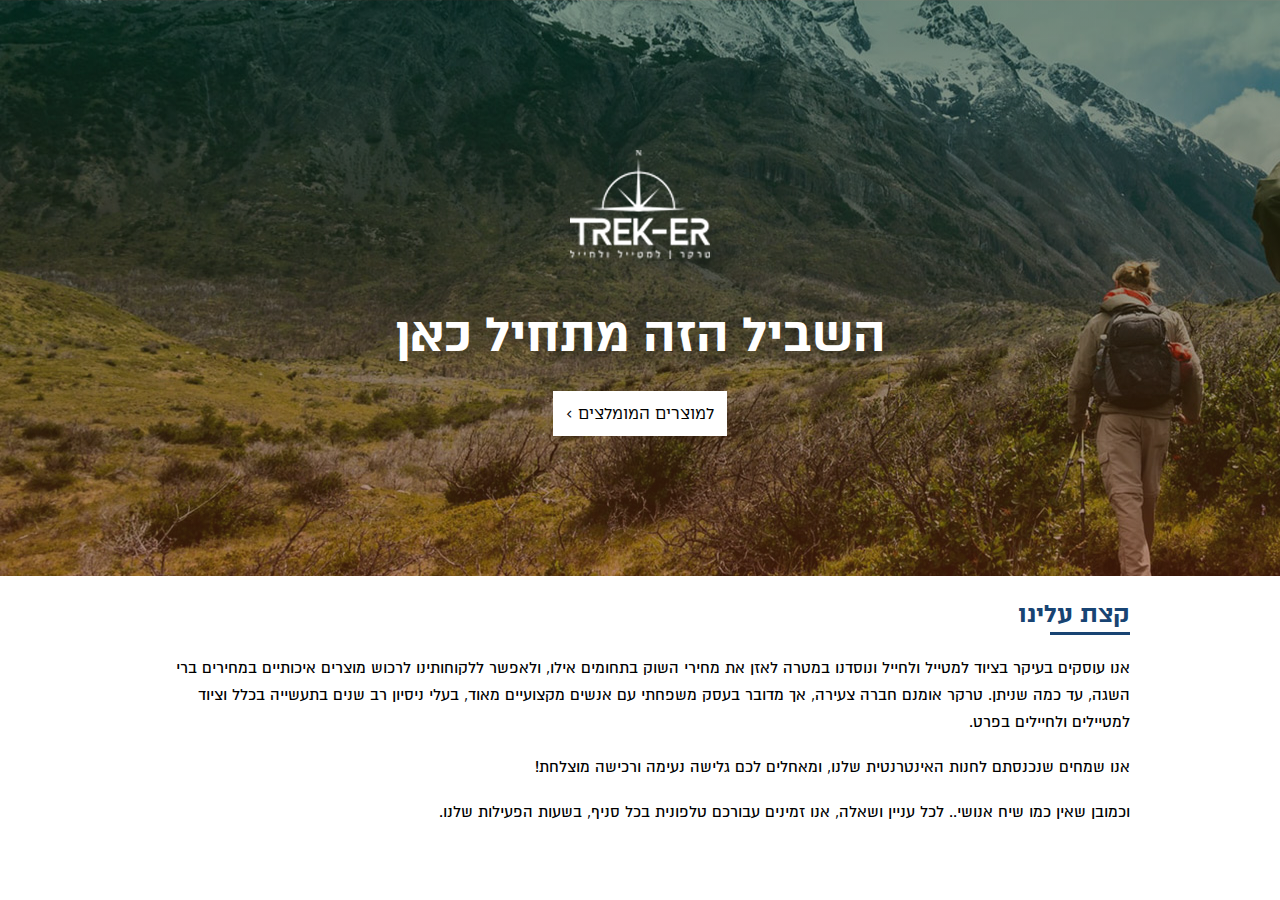
==== semb/index.html @ 34c93036 "index" ====
<!DOCTYPE html>
<html lang="he" dir="rtl">
<head>
    <meta charset="UTF-8">
    <title>trek-er</title>
    <link rel="stylesheet" href="style.css">
</head>

<body>
    <div class="banner">
        <img src="img/wl.png" alt="treker logo">
        <h1>השביל הזה מתחיל כאן
        </h1>
        <a class=button href="#">למוצרים המומלצים</a>
    </div>
    <div class="container">
        <h2>קצת עלינו</h2>
        <p>אנו עוסקים בעיקר בציוד למטייל ולחייל ונוסדנו במטרה לאזן את מחירי השוק בתחומים אילו, ולאפשר ללקוחותינו לרכוש מוצרים איכותיים במחירים ברי השגה, עד כמה שניתן.
            טרקר אומנם חברה צעירה, אך מדובר בעסק משפחתי עם אנשים מקצועיים מאוד, בעלי ניסיון רב שנים בתעשייה בכלל וציוד למטיילים ולחיילים בפרט.</p>
        <p>אנו שמחים שנכנסתם לחנות האינטרנטית שלנו, ומאחלים לכם גלישה נעימה ורכישה מוצלחת!
        </p>
        <p>וכמובן שאין כמו שיח אנושי.. לכל עניין ושאלה, אנו זמינים עבורכם טלפונית בכל סניף, בשעות הפעילות שלנו.</p>

    </div>
</body></html>
---- semb/style.css ----
@font-face {
    font-family: 'atlas';
    src: url('fonts/atlas-pro/700/atlas-pro-aaa-700.woff') format('woff');
    font-weight: 700;
    font-style: normal;
}

@font-face {
    font-family: 'atlas';
    src: url('fonts/atlas-pro/400/atlas-pro-aaa-400.woff') format('woff');
    font-weight: 400;
    font-style: normal;
}

@font-face {
    font-family: 'atlas';
    src: url('fonts/atlas-pro/300/atlas-pro-aaa-300.woff') format('woff');
    font-weight: 300;
    font-style: normal;
}

@font-face {
    font-family: 'almoni';
    src: url('fonts/almoni-dl/400/almoni-dl-aaa-400.woff') format('woff');
    font-weight: 400;
    font-style: normal;
}

body {
    margin: 0;
    font-family: 'atlas', arial, sans-serif;
    line-height: 1.5;
}

img {
    max-width: 100%;
    width: auto;
    height: auto;
}

h1{
    font-family: 'atlas';
}

h2,h3{
    font-family: 'atlas';
    color: #184473; 
}

p {
    font-family: 'almoni';
    font-size: 18px;
}

.container {
    max-width: 980px;
    margin: auto;
}

.banner {
    background-image: linear-gradient(rgba(0, 74, 25, 0.3), rgba(186, 74, 25, 0.3)), url(img/hikingbanner.jpg);
    margin: auto;
    text-align: center;
    display: block;
    padding: 150px;
    background-position: left;
}


.banner h1 {
    font-size: 48px;
    color: #fff;
}


.button {
    text-decoration: none;
    color: #000;
    background-color: #fff;
    padding: 13px;
    margin-top: 50px;
    transition: .3s;
}

.button:hover {
    color: #fff;
    background-color: #184473;
}

.button:after {
    content: ">";
    padding-right: 5px;
}

h2:after {
    content: "";
    border-bottom: 3px solid #184473;
    display: block;
    width: 80px;
}
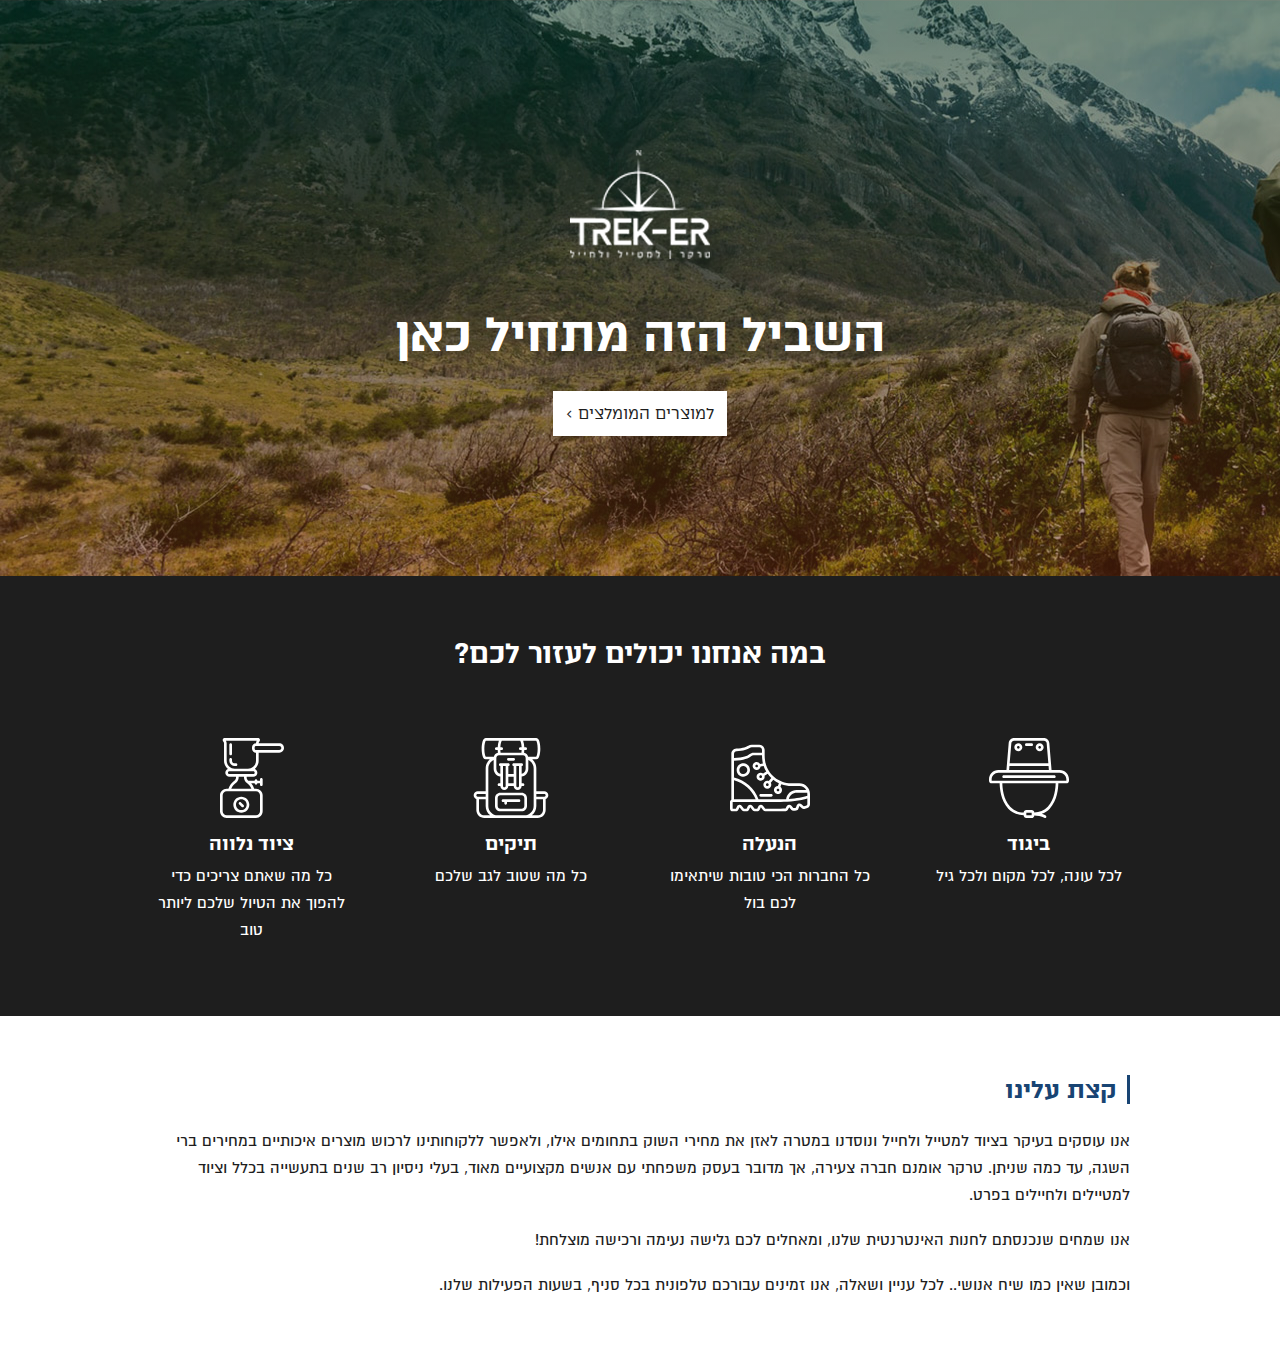
==== commit ab3bbb7a: "features" ====
--- a/semb/index.html
+++ b/semb/index.html
@@ -2,16 +2,45 @@
 <html lang="he" dir="rtl">
 <head>
     <meta charset="UTF-8">
-    <title>trek-er</title>
+    <title>TREK-ER</title>
     <link rel="stylesheet" href="style.css">
 </head>
 
 <body>
     <div class="banner">
         <img src="img/wl.png" alt="treker logo">
+        <div class="container">
         <h1>השביל הזה מתחיל כאן
         </h1>
         <a class=button href="#">למוצרים המומלצים</a>
+        </div>
+    </div>
+    
+    <div class="features">
+       <div class="container">
+       <h1>
+           במה אנחנו יכולים לעזור לכם?
+       </h1>
+        <ul>
+            <li><img src="img/043-hat.svg" alt="">
+            <h3>ביגוד</h3>
+            <p>לכל עונה, לכל מקום ולכל גיל
+            </p>
+            </li>
+            <li><img src="img/004-boot.svg" alt="">
+            <h3>הנעלה</h3>
+            <p>כל החברות הכי טובות שיתאימו לכם בול</p>
+            </li>
+            <li><img src="img/013-backpack.svg" alt="">
+            <h3>תיקים</h3>
+            <p>כל מה שטוב לגב שלכם</p>
+            </li>
+            <li><img src="img/019-saucepan.svg" alt="">
+            <h3>ציוד נלווה</h3>
+            <p>כל מה שאתם צריכים כדי להפוך את הטיול שלכם ליותר טוב</p>
+            </li>
+        </ul>
+        </div>
     </div>
     <div class="container">
         <h2>קצת עלינו</h2>
@@ -20,6 +49,5 @@
         <p>אנו שמחים שנכנסתם לחנות האינטרנטית שלנו, ומאחלים לכם גלישה נעימה ורכישה מוצלחת!
         </p>
         <p>וכמובן שאין כמו שיח אנושי.. לכל עניין ושאלה, אנו זמינים עבורכם טלפונית בכל סניף, בשעות הפעילות שלנו.</p>
-
     </div>
 </body></html>--- a/semb/style.css
+++ b/semb/style.css
@@ -30,6 +30,7 @@
     margin: 0;
     font-family: 'atlas', arial, sans-serif;
     line-height: 1.5;
+    padding-bottom: 30px;
 }
 
 img {
@@ -50,6 +51,7 @@
 p {
     font-family: 'almoni';
     font-size: 18px;
+    color: #1e1e1e;
 }
 
 .container {
@@ -75,7 +77,7 @@
 
 .button {
     text-decoration: none;
-    color: #000;
+    color: #1e1e1e;
     background-color: #fff;
     padding: 13px;
     margin-top: 50px;
@@ -92,9 +94,46 @@
     padding-right: 5px;
 }
 
-h2:after {
+h2:before {
     content: "";
-    border-bottom: 3px solid #184473;
-    display: block;
+    border-right: 3px solid #184473;
+    /* display: block; */
     width: 80px;
+    margin-left: 10px;
 }
+
+.features{
+    background-color: #1e1e1e;
+    text-align: center;
+    padding: 56px;
+    margin-bottom: 56px;
+}
+
+.features ul{
+    list-style: none;
+    padding: 0;
+    display: grid;
+    grid-template-columns: 1fr 1fr 1fr 1fr;
+    grid-gap: 56px;
+}
+
+.features img{
+    max-width: 80px;
+}
+
+.features h1,h3{
+    color: #fff;
+    margin: 5px;
+}
+
+.features h1{
+    font-size: 28px;
+    padding-bottom: 48px;
+    margin: 0;
+}
+
+.features p{
+    color: #fff;
+    margin: 0;
+}
+
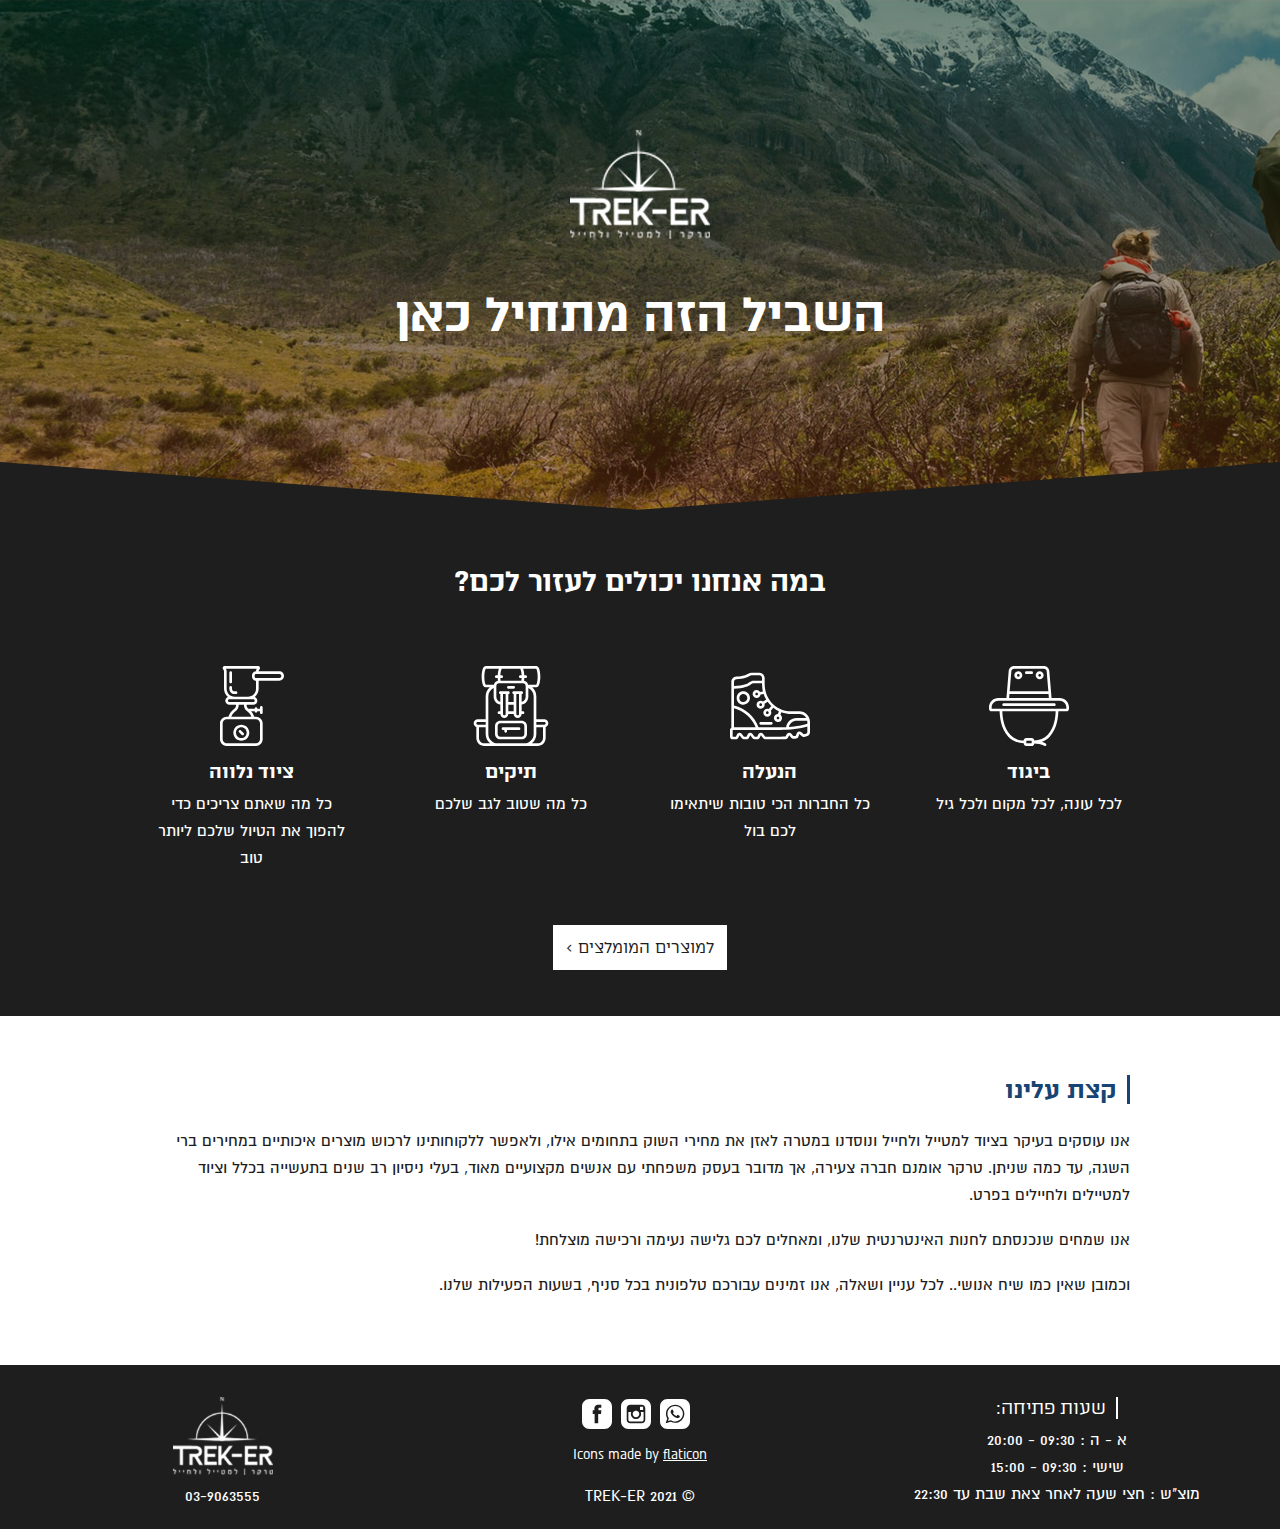
==== commit 55890609: "index" ====
--- a/semb/index.html
+++ b/semb/index.html
@@ -1,5 +1,6 @@
 <!DOCTYPE html>
 <html lang="he" dir="rtl">
+
 <head>
     <meta charset="UTF-8">
     <title>TREK-ER</title>
@@ -10,44 +11,73 @@
     <div class="banner">
         <img src="img/wl.png" alt="treker logo">
         <div class="container">
-        <h1>השביל הזה מתחיל כאן
-        </h1>
-        <a class=button href="#">למוצרים המומלצים</a>
+            <h1>השביל הזה מתחיל כאן
+            </h1>
+        </div>
+        <div class="custom-shape-divider-bottom-1616054608">
+            <svg data-name="Layer 1" xmlns="http://www.w3.org/2000/svg" viewBox="0 0 1200 120" preserveAspectRatio="none">
+                <path d="M598.97 114.72L0 0 0 120 1200 120 1200 0 598.97 114.72z" class="shape-fill"></path>
+            </svg>
         </div>
     </div>
-    
     <div class="features">
-       <div class="container">
-       <h1>
-           במה אנחנו יכולים לעזור לכם?
-       </h1>
-        <ul>
-            <li><img src="img/043-hat.svg" alt="">
-            <h3>ביגוד</h3>
-            <p>לכל עונה, לכל מקום ולכל גיל
-            </p>
-            </li>
-            <li><img src="img/004-boot.svg" alt="">
-            <h3>הנעלה</h3>
-            <p>כל החברות הכי טובות שיתאימו לכם בול</p>
-            </li>
-            <li><img src="img/013-backpack.svg" alt="">
-            <h3>תיקים</h3>
-            <p>כל מה שטוב לגב שלכם</p>
-            </li>
-            <li><img src="img/019-saucepan.svg" alt="">
-            <h3>ציוד נלווה</h3>
-            <p>כל מה שאתם צריכים כדי להפוך את הטיול שלכם ליותר טוב</p>
-            </li>
-        </ul>
+        <div class="container">
+            <h1>
+                במה אנחנו יכולים לעזור לכם?
+            </h1>
+            <ul>
+                <li><img src="img/043-hat.svg" alt="">
+                    <h3>ביגוד</h3>
+                    <p>לכל עונה, לכל מקום ולכל גיל
+                    </p>
+                </li>
+                <li><img src="img/004-boot.svg" alt="">
+                    <h3>הנעלה</h3>
+                    <p>כל החברות הכי טובות שיתאימו לכם בול</p>
+                </li>
+                <li><img src="img/013-backpack.svg" alt="">
+                    <h3>תיקים</h3>
+                    <p>כל מה שטוב לגב שלכם</p>
+                </li>
+                <li><img src="img/019-saucepan.svg" alt="">
+                    <h3>ציוד נלווה</h3>
+                    <p>כל מה שאתם צריכים כדי להפוך את הטיול שלכם ליותר טוב</p>
+                </li>
+            </ul>
+            <a class=button href="#">למוצרים המומלצים</a>
         </div>
     </div>
-    <div class="container">
-        <h2>קצת עלינו</h2>
-        <p>אנו עוסקים בעיקר בציוד למטייל ולחייל ונוסדנו במטרה לאזן את מחירי השוק בתחומים אילו, ולאפשר ללקוחותינו לרכוש מוצרים איכותיים במחירים ברי השגה, עד כמה שניתן.
-            טרקר אומנם חברה צעירה, אך מדובר בעסק משפחתי עם אנשים מקצועיים מאוד, בעלי ניסיון רב שנים בתעשייה בכלל וציוד למטיילים ולחיילים בפרט.</p>
-        <p>אנו שמחים שנכנסתם לחנות האינטרנטית שלנו, ומאחלים לכם גלישה נעימה ורכישה מוצלחת!
-        </p>
-        <p>וכמובן שאין כמו שיח אנושי.. לכל עניין ושאלה, אנו זמינים עבורכם טלפונית בכל סניף, בשעות הפעילות שלנו.</p>
+    <div class="about">
+        <div class="container">
+            <h2>קצת עלינו</h2>
+            <p>אנו עוסקים בעיקר בציוד למטייל ולחייל ונוסדנו במטרה לאזן את מחירי השוק בתחומים אילו, ולאפשר ללקוחותינו לרכוש מוצרים איכותיים במחירים ברי השגה, עד כמה שניתן.
+                טרקר אומנם חברה צעירה, אך מדובר בעסק משפחתי עם אנשים מקצועיים מאוד, בעלי ניסיון רב שנים בתעשייה בכלל וציוד למטיילים ולחיילים בפרט.</p>
+            <p>אנו שמחים שנכנסתם לחנות האינטרנטית שלנו, ומאחלים לכם גלישה נעימה ורכישה מוצלחת!
+            </p>
+            <p>וכמובן שאין כמו שיח אנושי.. לכל עניין ושאלה, אנו זמינים עבורכם טלפונית בכל סניף, בשעות הפעילות שלנו.</p>
+        </div>
     </div>
-</body></html>+    <footer>
+        <div class="opening">
+            <h2>שעות פתיחה:</h2>
+            <p>א - ה : 09:30 - 20:00
+            </p>
+            <p>שישי : 09:30 - 15:00</p>
+            <p>מוצ"ש : חצי שעה לאחר צאת שבת עד 22:30</p>
+        </div>
+        <div>
+            <p class="social">
+                <a href=""><img src="" alt=""></a>
+                <a href="https://api.whatsapp.com/send?phone=972508446789"><img src="img/whatsapp.svg" alt=""></a>
+                <a href="https://www.instagram.com/mrtreker/"><img src="img/instagram.svg" alt=""></a>
+                <a href="https://www.facebook.com/Treker.co.il/"><img src="img/facebook.svg" alt=""></a>
+            </p>
+            <div>Icons made by <a href="https://www.flaticon.com/" title="Flaticon">flaticon</a></div>
+            <p>&copy; 2021 TREK-ER</p>
+        </div>
+        <div class="logo"><img src="img/wl.png" alt="">
+        <p>03-9063555</p></div>
+    </footer>
+</body>
+
+</html>
--- a/semb/style.css
+++ b/semb/style.css
@@ -30,7 +30,7 @@
     margin: 0;
     font-family: 'atlas', arial, sans-serif;
     line-height: 1.5;
-    padding-bottom: 30px;
+    color: #1e1e1e;
 }
 
 img {
@@ -39,19 +39,23 @@
     height: auto;
 }
 
-h1{
-    font-family: 'atlas';
-}
-
-h2,h3{
-    font-family: 'atlas';
-    color: #184473; 
+h1 {
+    font-family: 'atlas';
+}
+
+h2,
+h3 {
+    font-family: 'atlas';
+    color: #184473;
 }
 
 p {
     font-family: 'almoni';
     font-size: 18px;
-    color: #1e1e1e;
+}
+
+a {
+    color: #fff;
 }
 
 .container {
@@ -64,8 +68,9 @@
     margin: auto;
     text-align: center;
     display: block;
-    padding: 150px;
+    padding: 130px;
     background-position: left;
+    position: relative;
 }
 
 
@@ -80,7 +85,6 @@
     color: #1e1e1e;
     background-color: #fff;
     padding: 13px;
-    margin-top: 50px;
     transition: .3s;
 }
 
@@ -102,14 +106,14 @@
     margin-left: 10px;
 }
 
-.features{
+.features {
     background-color: #1e1e1e;
     text-align: center;
-    padding: 56px;
+    padding-bottom: 56px;
     margin-bottom: 56px;
 }
 
-.features ul{
+.features ul {
     list-style: none;
     padding: 0;
     display: grid;
@@ -117,23 +121,95 @@
     grid-gap: 56px;
 }
 
-.features img{
+.features img {
     max-width: 80px;
 }
 
-.features h1,h3{
+.features h1,
+h3 {
     color: #fff;
     margin: 5px;
 }
 
-.features h1{
+.features h1 {
     font-size: 28px;
     padding-bottom: 48px;
-    margin: 0;
-}
-
-.features p{
-    color: #fff;
-    margin: 0;
-}
-
+    padding-top: 48px;
+    margin: 0;
+}
+
+.features p {
+    color: #fff;
+    margin: 0;
+    margin-bottom: 48px;
+}
+
+.about {
+    padding-bottom: 48px;
+}
+
+footer {
+    background-color: #1e1e1e;
+    color: #fff;
+    text-align: center;
+    padding: 14px;
+    margin: auto;
+    font-size: 13px;
+    position: relative;
+    display: grid;
+    grid-template-columns: 1fr 1fr 1fr;
+}
+
+footer img {
+    max-width: 30px;
+    margin: 0;
+    padding: 2px;
+}
+
+footer p {
+    margin-bottom: 5px;
+}
+
+.opening h2 {
+    font-weight: 400;
+    font-size: 18px;
+    color: #fff;
+    margin: 16px 0 5px;
+}
+
+.opening h2:before{
+    border-right: 2px solid;
+}
+
+.opening p {
+    margin: 0;
+}
+
+.logo img {
+    max-width: 100px;
+    margin-top: 16px;
+}
+
+.logo p{
+    margin: 0;
+}
+
+.custom-shape-divider-bottom-1616054608 {
+    position: absolute;
+    bottom: 0;
+    left: 0;
+    width: 100%;
+    overflow: hidden;
+    line-height: 0;
+}
+
+.custom-shape-divider-bottom-1616054608 svg {
+    position: relative;
+    display: block;
+    width: calc(100% + 1.3px);
+    height: 50px;
+}
+
+.custom-shape-divider-bottom-1616054608 .shape-fill {
+    fill: #1E1E1E;
+}
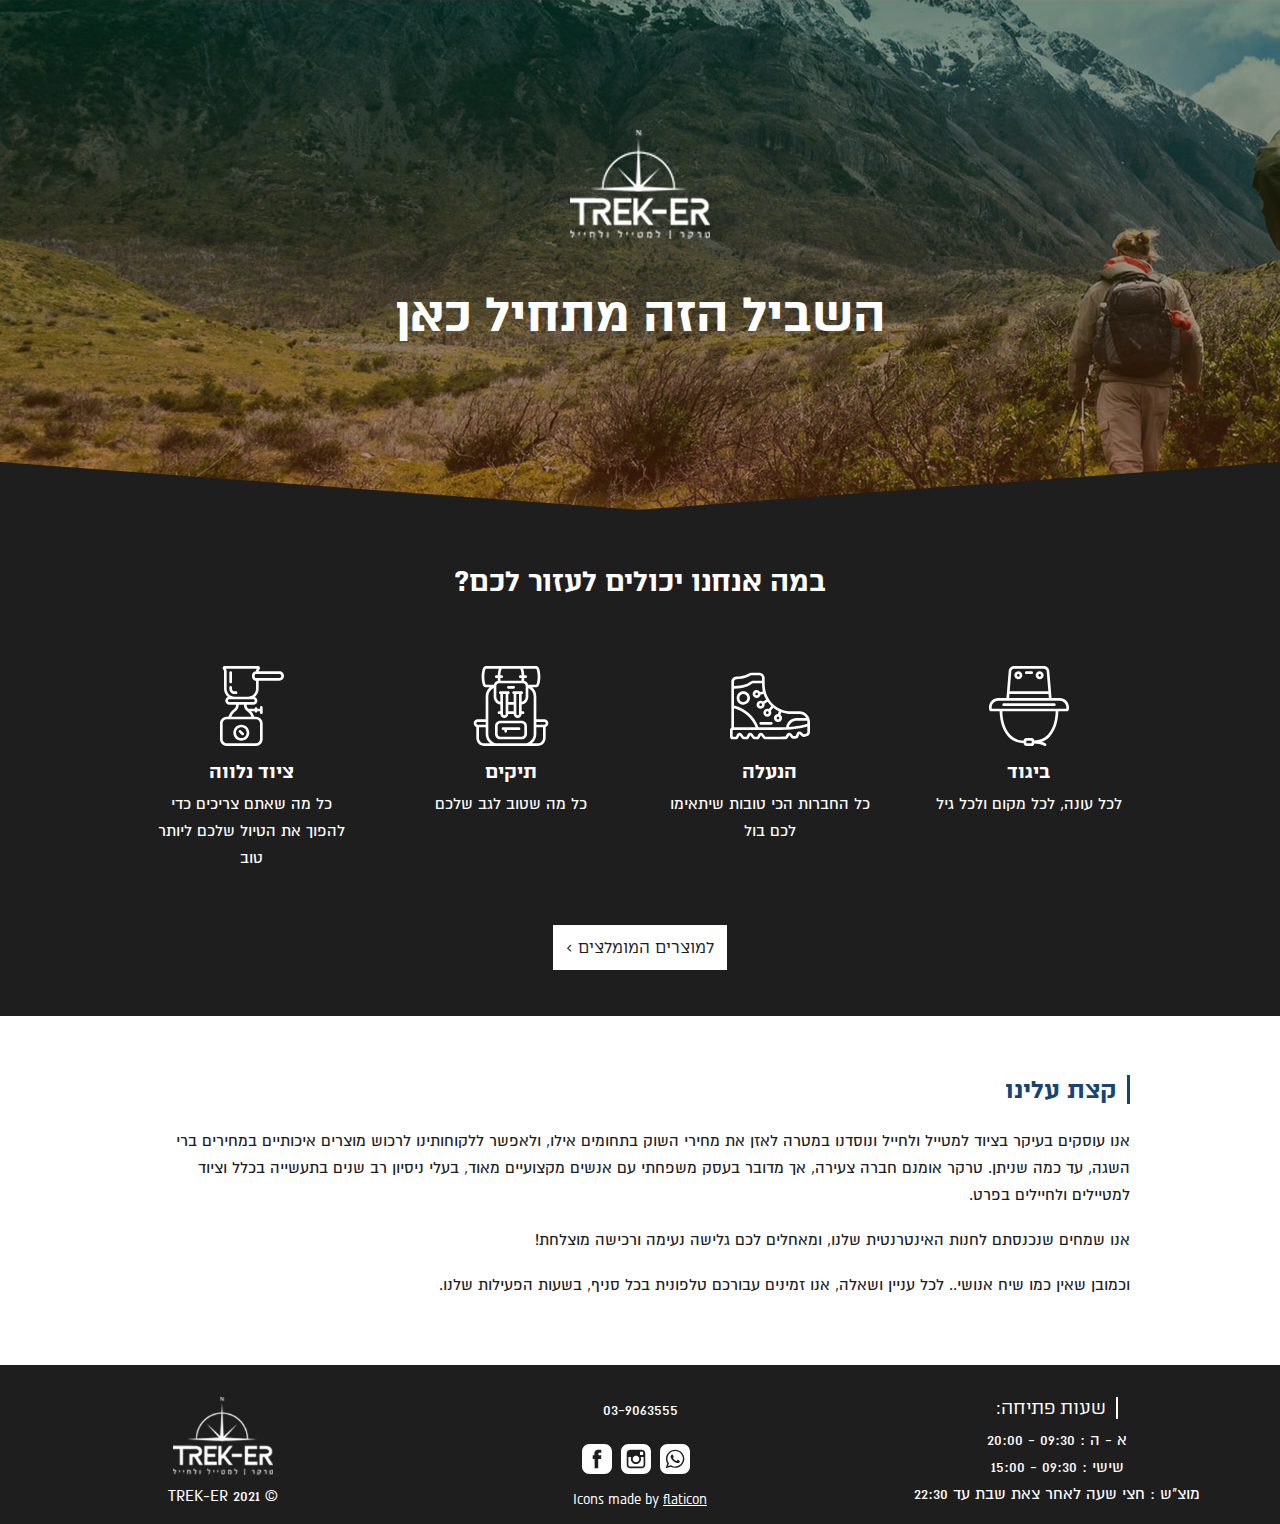
==== commit 61c2e726: "Update index.html" ====
--- a/semb/index.html
+++ b/semb/index.html
@@ -66,6 +66,7 @@
             <p>מוצ"ש : חצי שעה לאחר צאת שבת עד 22:30</p>
         </div>
         <div>
+           <p>03-9063555</p>
             <p class="social">
                 <a href=""><img src="" alt=""></a>
                 <a href="https://api.whatsapp.com/send?phone=972508446789"><img src="img/whatsapp.svg" alt=""></a>
@@ -73,10 +74,11 @@
                 <a href="https://www.facebook.com/Treker.co.il/"><img src="img/facebook.svg" alt=""></a>
             </p>
             <div>Icons made by <a href="https://www.flaticon.com/" title="Flaticon">flaticon</a></div>
-            <p>&copy; 2021 TREK-ER</p>
+            
         </div>
         <div class="logo"><img src="img/wl.png" alt="">
-        <p>03-9063555</p></div>
+        <p>&copy; 2021 TREK-ER</p>
+        </div>
     </footer>
 </body>
 
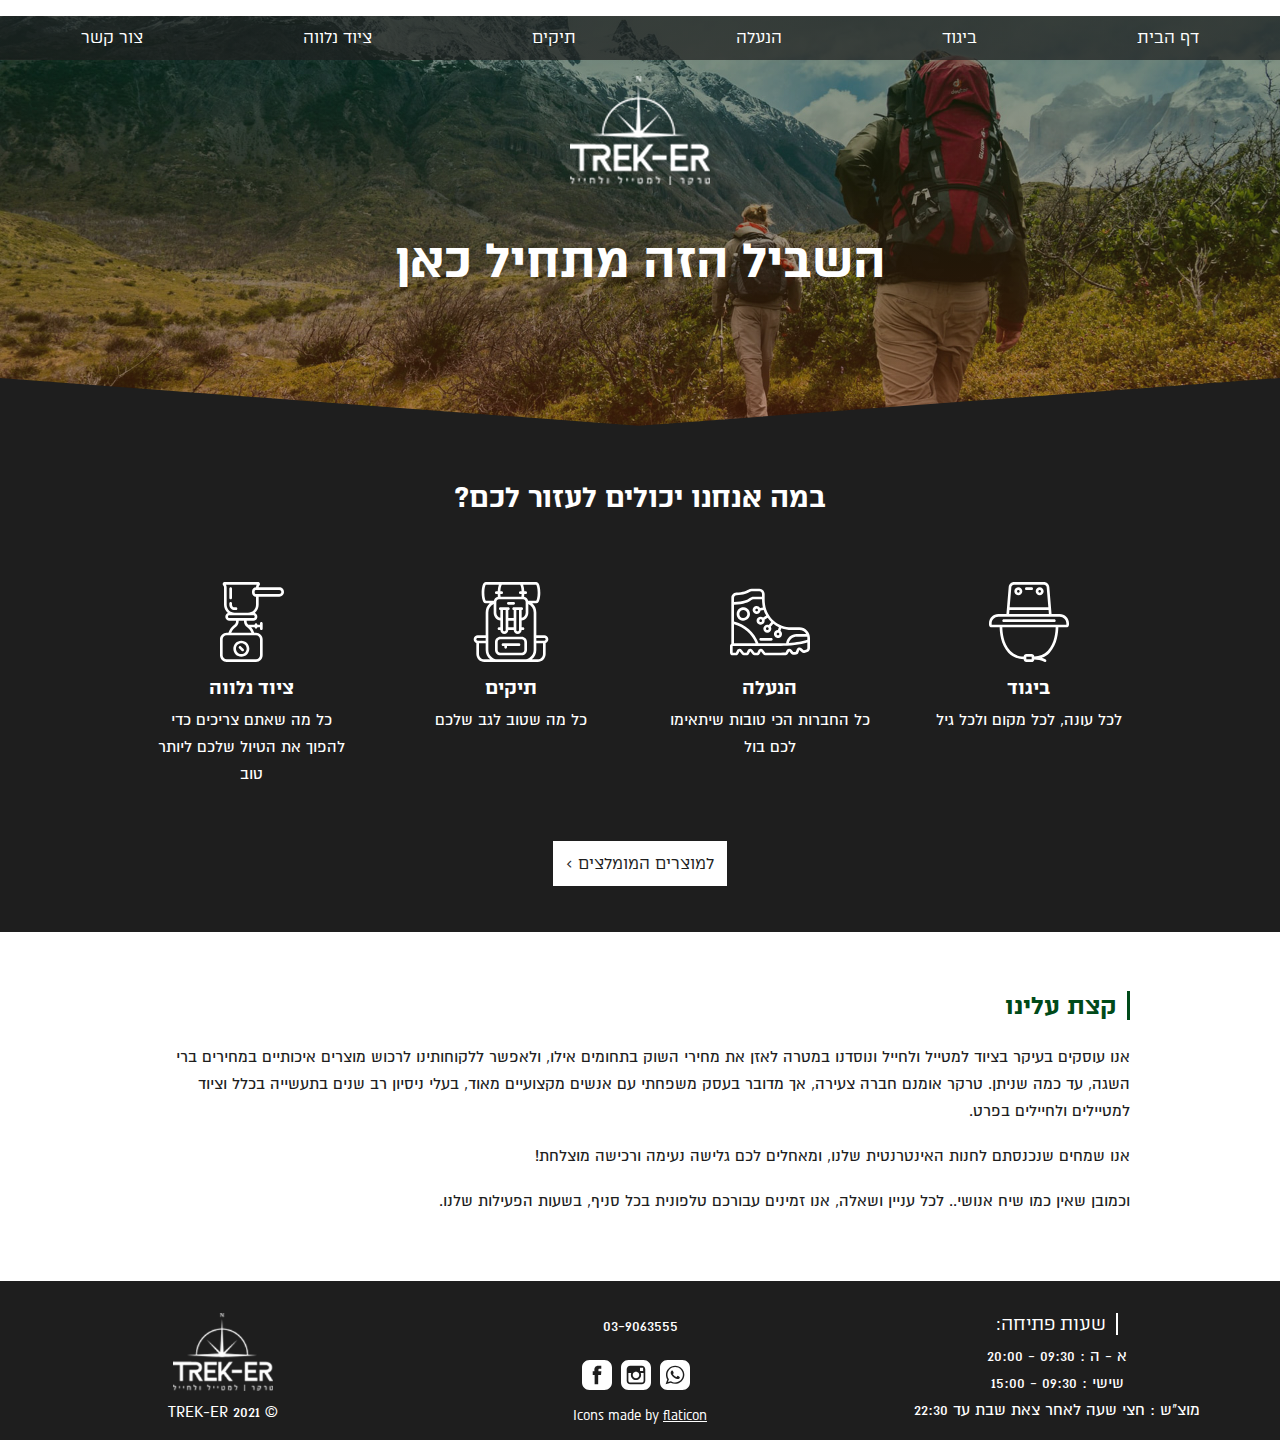
==== commit 82fa6f50: "nav" ====
--- a/semb/index.html
+++ b/semb/index.html
@@ -9,7 +9,21 @@
 
 <body>
     <div class="banner">
-        <img src="img/wl.png" alt="treker logo">
+        <header>  
+            <nav>  
+                <ul>
+                    <li><a href="index.html">דף הבית</a></li>
+                    <li><a href="clothing.html">ביגוד</a></li>
+                    <li><a href="footwear.html">הנעלה</a></li>
+                    <li><a href="backpacks.html">תיקים</a></li>
+                    <li><a href="accessories.html">ציוד נלווה</a></li>
+                    <li><a href="contact.html">צור קשר</a></li>
+                </ul>
+            </nav>
+            </header>
+            <a href="index.html">
+                <img src="img/wl.png" alt="treker logo">
+            </a>
         <div class="container">
             <h1>השביל הזה מתחיל כאן
             </h1>
@@ -66,7 +80,7 @@
             <p>מוצ"ש : חצי שעה לאחר צאת שבת עד 22:30</p>
         </div>
         <div>
-           <p>03-9063555</p>
+            <p>03-9063555</p>
             <p class="social">
                 <a href=""><img src="" alt=""></a>
                 <a href="https://api.whatsapp.com/send?phone=972508446789"><img src="img/whatsapp.svg" alt=""></a>
@@ -74,12 +88,10 @@
                 <a href="https://www.facebook.com/Treker.co.il/"><img src="img/facebook.svg" alt=""></a>
             </p>
             <div>Icons made by <a href="https://www.flaticon.com/" title="Flaticon">flaticon</a></div>
-            
+
         </div>
         <div class="logo"><img src="img/wl.png" alt="">
-        <p>&copy; 2021 TREK-ER</p>
+            <p>&copy; 2021 TREK-ER</p>
         </div>
     </footer>
-</body>
-
-</html>
+</body></html>
--- a/semb/style.css
+++ b/semb/style.css
@@ -46,7 +46,7 @@
 h2,
 h3 {
     font-family: 'atlas';
-    color: #184473;
+    color: #004a19;
 }
 
 p {
@@ -68,8 +68,9 @@
     margin: auto;
     text-align: center;
     display: block;
-    padding: 130px;
-    background-position: left;
+    padding-bottom: 100px;
+    background-position: center;
+    background-size: cover;
     position: relative;
 }
 
@@ -79,6 +80,40 @@
     color: #fff;
 }
 
+.header {
+    text-align: center;  
+}
+
+nav ul {
+    list-style: none;
+    padding: 0;
+    display: flex;
+    justify-content: center; 
+    background-image: linear-gradient(rgba(30, 30, 30, 0.7), rgba(30, 30, 30, 0.7));
+
+}
+
+nav a {
+    text-decoration: none;
+    padding-left: 70px;
+    padding-right: 70px;
+    display: inline-block;
+    color: #fff; 
+    margin: 10px;
+}
+
+nav li {
+    background-size: 150%;
+    transition: .3s;
+}
+
+nav li:hover {
+    background-image: linear-gradient(to left, rgba(0, 74, 25, 0.5), rgba(186, 74, 25, 0.5));
+}
+
+nav img{
+    max-width: 56px;
+}
 
 .button {
     text-decoration: none;
@@ -86,11 +121,12 @@
     background-color: #fff;
     padding: 13px;
     transition: .3s;
+    background-size: 120%;
 }
 
 .button:hover {
-    color: #fff;
-    background-color: #184473;
+    color: #1e1e1e;
+    background-image: linear-gradient(to left, rgba(0, 74, 25, 0.8), rgba(186, 74, 25, 0.8));
 }
 
 .button:after {
@@ -100,7 +136,7 @@
 
 h2:before {
     content: "";
-    border-right: 3px solid #184473;
+    border-right: 3px solid #004a19;
     /* display: block; */
     width: 80px;
     margin-left: 10px;
@@ -177,7 +213,7 @@
     margin: 16px 0 5px;
 }
 
-.opening h2:before{
+.opening h2:before {
     border-right: 2px solid;
 }
 
@@ -190,7 +226,7 @@
     margin-top: 16px;
 }
 
-.logo p{
+.logo p {
     margin: 0;
 }
 
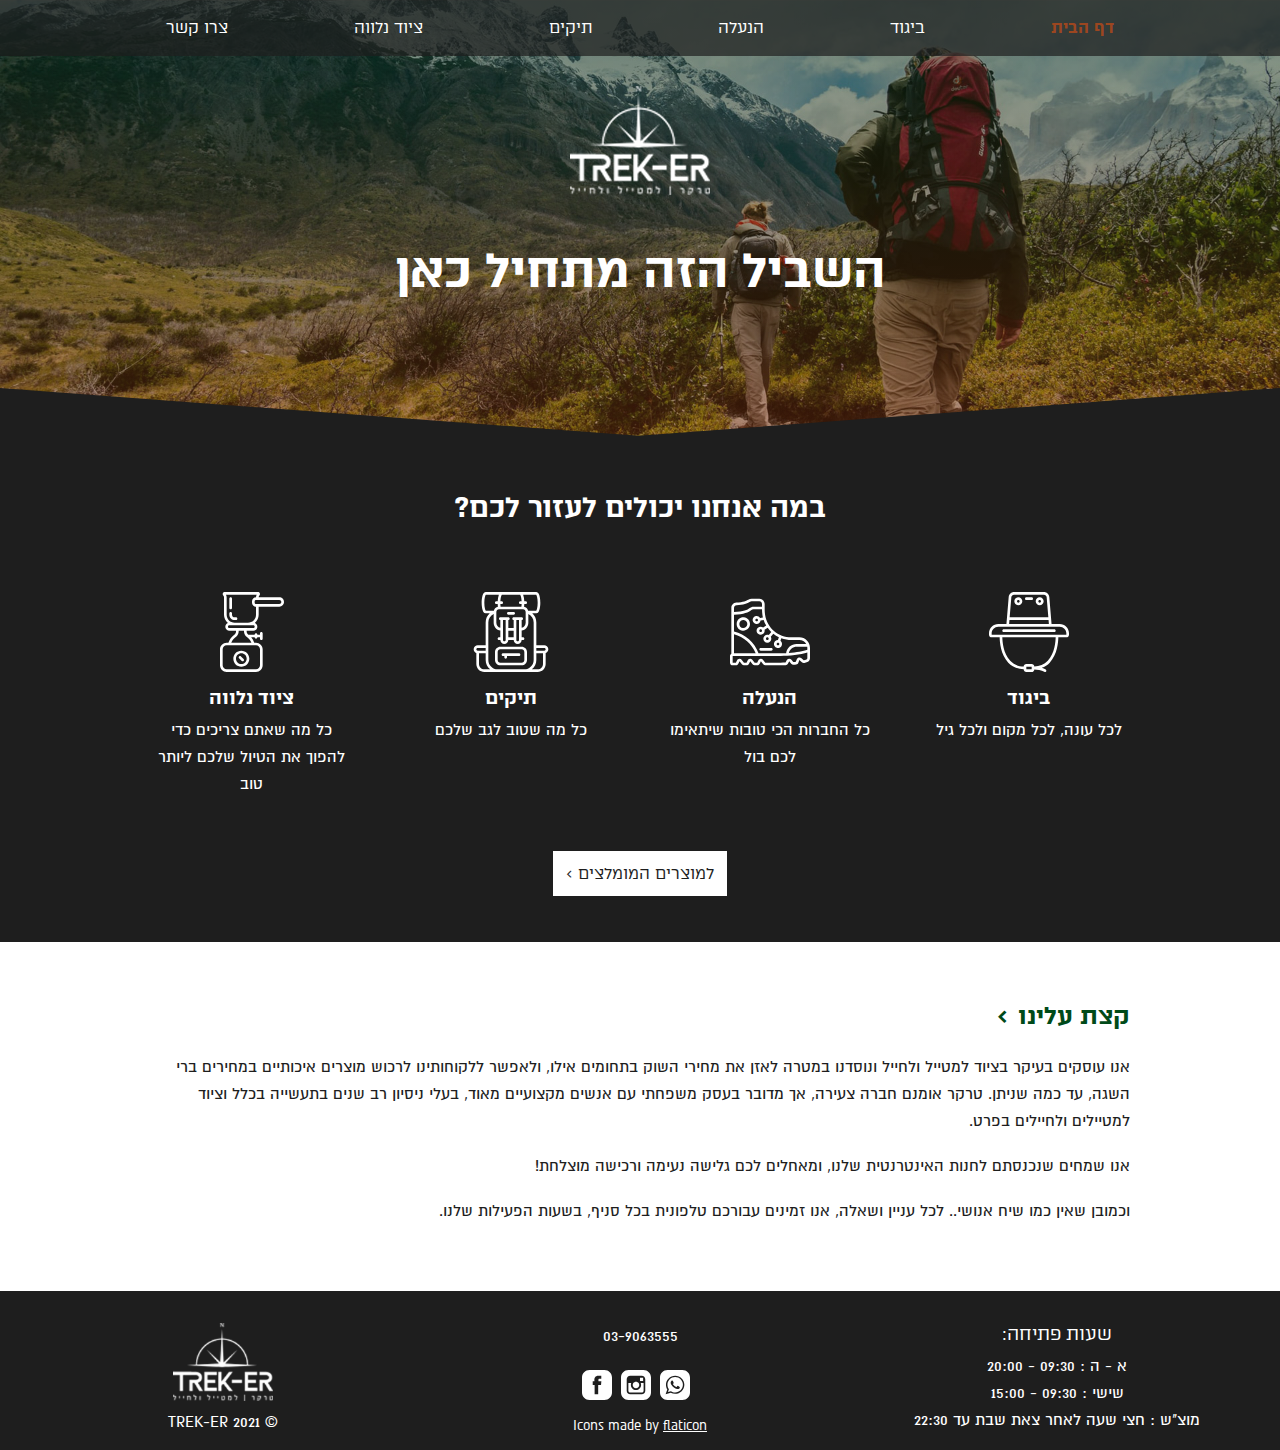
==== commit 269cb877: "23.5" ====
--- a/semb/index.html
+++ b/semb/index.html
@@ -10,15 +10,17 @@
 <body>
     <div class="banner">
         <header>  
-            <nav>  
+            <nav> 
+               <div class="container">
                 <ul>
-                    <li><a href="index.html">דף הבית</a></li>
+                    <li class="current"><a href="index.html">דף הבית</a></li>
                     <li><a href="clothing.html">ביגוד</a></li>
                     <li><a href="footwear.html">הנעלה</a></li>
                     <li><a href="backpacks.html">תיקים</a></li>
                     <li><a href="accessories.html">ציוד נלווה</a></li>
-                    <li><a href="contact.html">צור קשר</a></li>
+                    <li><a href="contact.html">צרו קשר</a></li>
                 </ul>
+                </div> 
             </nav>
             </header>
             <a href="index.html">
@@ -61,7 +63,7 @@
             <a class=button href="#">למוצרים המומלצים</a>
         </div>
     </div>
-    <div class="about">
+    <div class="info">
         <div class="container">
             <h2>קצת עלינו</h2>
             <p>אנו עוסקים בעיקר בציוד למטייל ולחייל ונוסדנו במטרה לאזן את מחירי השוק בתחומים אילו, ולאפשר ללקוחותינו לרכוש מוצרים איכותיים במחירים ברי השגה, עד כמה שניתן.
--- a/semb/style.css
+++ b/semb/style.css
@@ -81,37 +81,38 @@
 }
 
 .header {
-    text-align: center;  
+    text-align: center;
+}
+
+nav {
+    background: rgba(30, 30, 30, 0.7)
 }
 
 nav ul {
     list-style: none;
     padding: 0;
     display: flex;
-    justify-content: center; 
-    background-image: linear-gradient(rgba(30, 30, 30, 0.7), rgba(30, 30, 30, 0.7));
-
+    justify-content: space-between;
+    flex: 1;
+    margin-bottom: 30px;
+    margin-top: 0;
 }
 
 nav a {
     text-decoration: none;
-    padding-left: 70px;
-    padding-right: 70px;
-    display: inline-block;
-    color: #fff; 
-    margin: 10px;
-}
-
-nav li {
+    padding: 16px;
+    display: block;
+    flex: 1;
+    color: #fff;
+    transition: .3s;
     background-size: 150%;
-    transition: .3s;
-}
-
-nav li:hover {
+}
+
+nav a:hover {
     background-image: linear-gradient(to left, rgba(0, 74, 25, 0.5), rgba(186, 74, 25, 0.5));
 }
 
-nav img{
+nav img {
     max-width: 56px;
 }
 
@@ -122,6 +123,7 @@
     padding: 13px;
     transition: .3s;
     background-size: 120%;
+    font-family: 'atlas';
 }
 
 .button:hover {
@@ -134,12 +136,9 @@
     padding-right: 5px;
 }
 
-h2:before {
-    content: "";
-    border-right: 3px solid #004a19;
-    /* display: block; */
-    width: 80px;
-    margin-left: 10px;
+.about h2:after {
+    content: ">";
+    margin: 10px; 
 }
 
 .features {
@@ -180,8 +179,42 @@
     margin-bottom: 48px;
 }
 
+.info{
+    text-align: right;
+    margin: auto;
+    padding-bottom: 48px;
+}
+
+.info h2:after {
+    content: ">";
+    margin: 10px; 
+}
+
 .about {
     padding-bottom: 48px;
+    margin: auto;
+    text-align: center;
+}
+
+.about ul {
+    list-style: none;
+    padding: 0;
+    display: grid;
+    grid-template-columns: 1fr 1fr 1fr 1fr;
+    grid-gap: 56px;
+    margin-top: 50px;
+    margin-bottom: 50px;
+}
+
+.about h3 {
+    color: #1e1e1e;
+    text-align: center;
+}
+
+.about .button{
+    border: 1px solid #1e1e1e;
+    border-radius: 5px;
+    
 }
 
 footer {
@@ -228,6 +261,40 @@
 
 .logo p {
     margin: 0;
+}
+
+.current a {
+    font-weight: 700;
+    color: rgba(186, 74, 25, 0.8);
+}
+
+form {
+    color: #fff;
+    width: 350px;
+    margin: auto;
+}
+
+label {
+  margin-bottom: 20px;
+  display: block;
+    text-align: right;
+}
+
+input, textarea {
+  font: inherit;
+  color: inherit;
+  display: block;
+  border: 2px solid #fff;
+  padding: 5px;
+  width: 100%;
+  box-sizing: border-box;
+    background: none;
+    border-radius: 2px;
+}
+
+input:focus, textarea:focus{
+    outline: 0;
+ background:#a74a19; box-shadow: inset 0 1px 5px rgba(0,0,0,0.2)
 }
 
 .custom-shape-divider-bottom-1616054608 {
@@ -249,3 +316,16 @@
 .custom-shape-divider-bottom-1616054608 .shape-fill {
     fill: #1E1E1E;
 }
+
+.white .custom-shape-divider-bottom-1616054608 .shape-fill{
+    fill: #fff;
+}
+
+.redback {
+    max-width: 180px;
+}
+
+.packs {
+    max-width: 168px;
+}
+
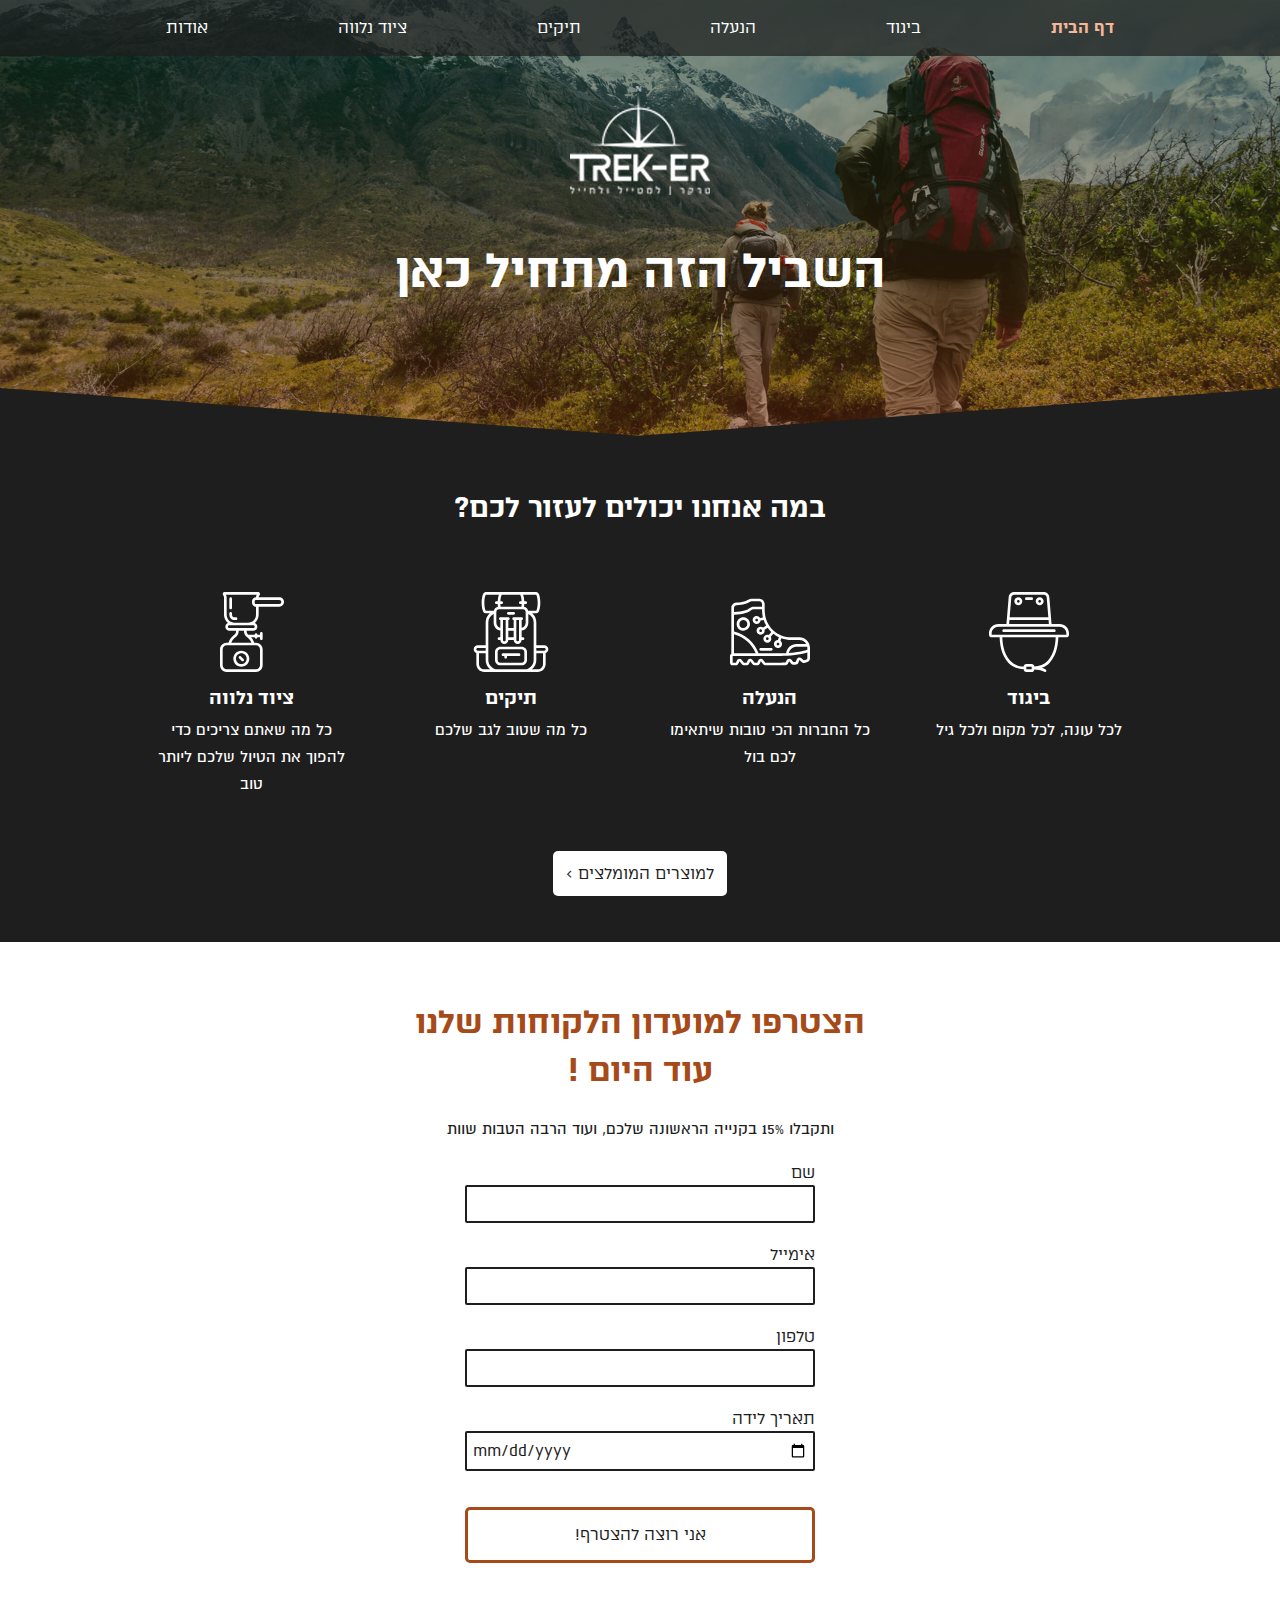
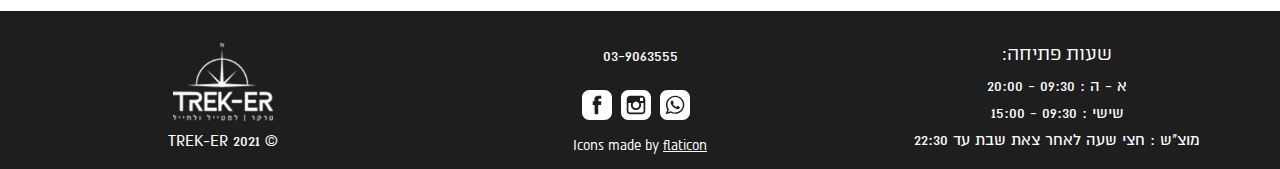
==== commit 1eea9726: "hagasha" ====
--- a/semb/index.html
+++ b/semb/index.html
@@ -3,11 +3,11 @@
 
 <head>
     <meta charset="UTF-8">
-    <title>TREK-ER</title>
+    <title>TREK-ER | דף הבית</title>
     <link rel="stylesheet" href="style.css">
 </head>
 
-<body>
+<body class="index">
     <div class="banner">
         <header>  
             <nav> 
@@ -18,7 +18,7 @@
                     <li><a href="footwear.html">הנעלה</a></li>
                     <li><a href="backpacks.html">תיקים</a></li>
                     <li><a href="accessories.html">ציוד נלווה</a></li>
-                    <li><a href="contact.html">צרו קשר</a></li>
+                    <li><a href="contact.html">אודות</a></li>
                 </ul>
                 </div> 
             </nav>
@@ -64,15 +64,34 @@
         </div>
     </div>
     <div class="info">
-        <div class="container">
-            <h2>קצת עלינו</h2>
-            <p>אנו עוסקים בעיקר בציוד למטייל ולחייל ונוסדנו במטרה לאזן את מחירי השוק בתחומים אילו, ולאפשר ללקוחותינו לרכוש מוצרים איכותיים במחירים ברי השגה, עד כמה שניתן.
-                טרקר אומנם חברה צעירה, אך מדובר בעסק משפחתי עם אנשים מקצועיים מאוד, בעלי ניסיון רב שנים בתעשייה בכלל וציוד למטיילים ולחיילים בפרט.</p>
-            <p>אנו שמחים שנכנסתם לחנות האינטרנטית שלנו, ומאחלים לכם גלישה נעימה ורכישה מוצלחת!
-            </p>
-            <p>וכמובן שאין כמו שיח אנושי.. לכל עניין ושאלה, אנו זמינים עבורכם טלפונית בכל סניף, בשעות הפעילות שלנו.</p>
+    <div class="container">
+            <h1>
+                הצטרפו למועדון הלקוחות שלנו 
+              <br> עוד היום !<br>
+            </h1>
+            <p>ותקבלו 15% בקנייה הראשונה שלכם, ועוד הרבה הטבות שוות</p>
+            <form action="">
+                <label>
+                    <span>שם</span>
+                    <input type="text" name="fname">
+                </label>
+                <label>
+                    <span>אימייל</span>
+                    <input type="email" dir="ltr">
+                </label>
+                 <label>
+                    <span>טלפון</span>
+                    <input type="tel" dir="ltr">
+                </label>
+                <label>
+                    <span>תאריך לידה</span>
+                    <input type="date" dir="ltr">
+                </label>
+                <input type="submit" value="אני רוצה להצטרף!" class="button">
+            </form>
         </div>
     </div>
+    
     <footer>
         <div class="opening">
             <h2>שעות פתיחה:</h2>
--- a/semb/style.css
+++ b/semb/style.css
@@ -64,7 +64,6 @@
 }
 
 .banner {
-    background-image: linear-gradient(rgba(0, 74, 25, 0.3), rgba(186, 74, 25, 0.3)), url(img/hikingbanner.jpg);
     margin: auto;
     text-align: center;
     display: block;
@@ -74,6 +73,31 @@
     position: relative;
 }
 
+.index .banner {
+    background-image: linear-gradient(rgba(0, 74, 25, 0.3), rgba(186, 74, 25, 0.3)), url(img/hikingbanner.jpg);
+}
+
+.clothing .banner {
+    background-image: linear-gradient(rgba(0, 74, 25, 0.3), rgba(186, 74, 25, 0.3)), url(img/cbanner.jpg);
+}
+
+.footwear .banner {
+    background-image: linear-gradient(rgba(0, 74, 25, 0.3), rgba(186, 74, 25, 0.3)), url(img/2fw.jpg);
+}
+
+.backpacks .banner {
+    background-image: linear-gradient(rgba(0, 74, 25, 0.3), rgba(186, 74, 25, 0.3)), url(img/bpbanner.jpg);
+    background-position: bottom;
+}
+
+.accessories .banner {
+    background-image: linear-gradient(rgba(0, 74, 25, 0.3), rgba(186, 74, 25, 0.2)), url(img/tentbanner.jpg);
+    background-position: bottom;
+}
+
+.contact .banner {
+    background-image: linear-gradient(rgba(0, 0, 0, 0.5), rgba(0, 0, 0, 0.5)), url(img/store2.jpg);
+}
 
 .banner h1 {
     font-size: 48px;
@@ -124,11 +148,12 @@
     transition: .3s;
     background-size: 120%;
     font-family: 'atlas';
+    border-radius: 5px;
 }
 
 .button:hover {
-    color: #1e1e1e;
-    background-image: linear-gradient(to left, rgba(0, 74, 25, 0.8), rgba(186, 74, 25, 0.8));
+    color: #fff;
+    background-image: linear-gradient(to left, rgba(0, 74, 25, 0.9), rgba(186, 74, 25, 0.9));
 }
 
 .button:after {
@@ -138,7 +163,7 @@
 
 .about h2:after {
     content: ">";
-    margin: 10px; 
+    margin: 10px;
 }
 
 .features {
@@ -179,15 +204,44 @@
     margin-bottom: 48px;
 }
 
-.info{
+.contact .features {
     text-align: right;
+}
+
+.contact .features p{
+    margin-bottom: 20px;
+}
+
+.contact .features h1:after{
+    content: ">";
+    margin: 10px;
+}
+
+.info {
+    text-align: center;
     margin: auto;
     padding-bottom: 48px;
 }
 
 .info h2:after {
     content: ">";
-    margin: 10px; 
+    margin: 10px;
+}
+
+.info h3 {
+    color: #004a19;
+    margin: 0;
+    font-size: 24px;
+    text-align: center;
+}
+
+.info .button{
+    border: 3px solid #a74a19;
+    margin-top: 36px;
+}
+
+.info h1{
+    color: #a74a19;
 }
 
 .about {
@@ -211,10 +265,12 @@
     text-align: center;
 }
 
-.about .button{
+.about .button {
     border: 1px solid #1e1e1e;
-    border-radius: 5px;
-    
+}
+
+.bike{
+    max-width: 190px;
 }
 
 footer {
@@ -265,36 +321,44 @@
 
 .current a {
     font-weight: 700;
-    color: rgba(186, 74, 25, 0.8);
+    color: #f6b69a;
 }
 
 form {
-    color: #fff;
+    color: #1e1e1e;
     width: 350px;
     margin: auto;
 }
 
 label {
-  margin-bottom: 20px;
-  display: block;
+    margin-bottom: 20px;
+    display: block;
     text-align: right;
 }
 
-input, textarea {
-  font: inherit;
-  color: inherit;
-  display: block;
-  border: 2px solid #fff;
-  padding: 5px;
-  width: 100%;
-  box-sizing: border-box;
+input,
+textarea {
+    font: inherit;
+    color: inherit;
+    display: block;
+    border: 2px solid #1e1e1e;
+    padding: 5px;
+    width: 100%;
+    box-sizing: border-box;
     background: none;
     border-radius: 2px;
-}
-
-input:focus, textarea:focus{
+    transition: 0.3s;
+}
+
+input:focus,
+textarea:focus {
     outline: 0;
- background:#a74a19; box-shadow: inset 0 1px 5px rgba(0,0,0,0.2)
+    background: #a74a19;
+    box-shadow: inset 0 1px 5px rgba(0, 0, 0, 0.2)
+}
+
+.contact .features h1 {
+    padding-bottom: 16px;
 }
 
 .custom-shape-divider-bottom-1616054608 {
@@ -317,7 +381,7 @@
     fill: #1E1E1E;
 }
 
-.white .custom-shape-divider-bottom-1616054608 .shape-fill{
+.white .custom-shape-divider-bottom-1616054608 .shape-fill {
     fill: #fff;
 }
 
@@ -329,3 +393,6 @@
     max-width: 168px;
 }
 
+.map {
+    margin-top: 20px;
+}
